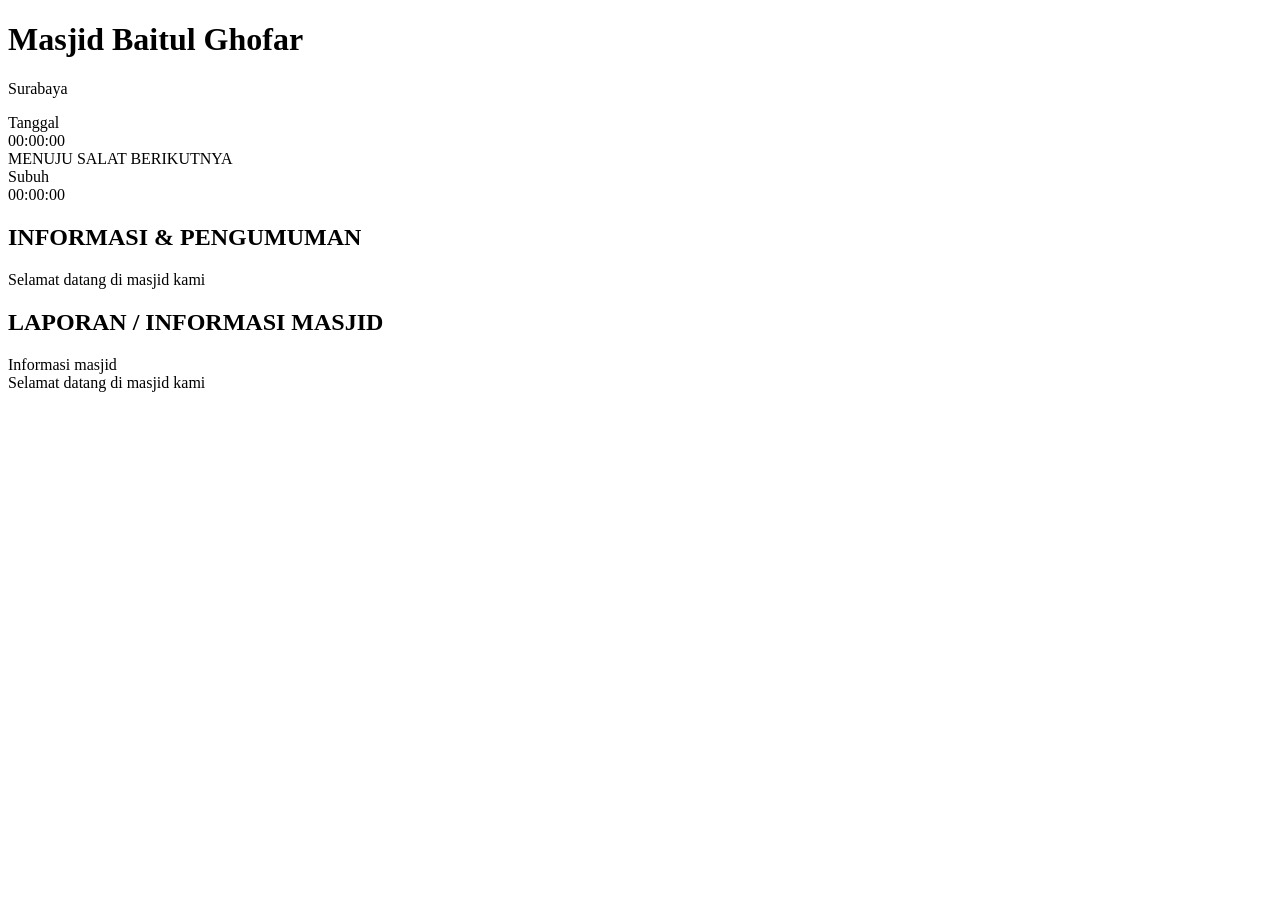
==== app/src/main/assets/index.html @ cf29b9a6 "Rename app/src/main/index.html to app/src/main/assets/index.html" ====
<!DOCTYPE html>
<html lang="id">
<head>
<meta charset="UTF-8"><meta name="viewport" content="width=device-width,initial-scale=1">
<title>Jam Masjid Digital V2</title><link rel="stylesheet" href="style.css">
</head><body>
<main id="screen"><div id="background"></div><div class="shade"></div>
<header class="topbar"><div class="mosque-info"><h1 id="mosque">Masjid Baitul Ghofar</h1><p id="locationText">Surabaya</p></div><div id="date">Tanggal</div></header>
<section class="clock-area"><div id="clock">00:00:00</div></section>
<section class="next-prayer"><div class="next-label">MENUJU SALAT BERIKUTNYA</div><div id="next">Subuh</div><div id="count">00:00:00</div></section>
<section class="prayer-row" id="times"></section>
<section class="content-area"><div class="info-panel" id="announcementPanel"><h2>INFORMASI &amp; PENGUMUMAN</h2><div id="announcement">Selamat datang di masjid kami</div></div><div class="info-panel report-panel" id="reportPanel"><h2>LAPORAN / INFORMASI MASJID</h2><div id="report">Informasi masjid</div></div><div class="video-panel" id="videoPanel" hidden><iframe id="youtube" allow="autoplay; encrypted-media; picture-in-picture" allowfullscreen></iframe></div></section>
<div class="ticker"><span id="text">Selamat datang di masjid kami</span></div></main>
<section id="admin" hidden><h1>Pengaturan Jam Masjid Digital V2</h1><p class="admin-intro">Panel pengaturan lokal. Perubahan disimpan di perangkat.</p><form id="form">
<h2>Identitas Masjid</h2><label>Nama Masjid<input id="mosqueInput"></label><label>Lokasi / Alamat<input id="location"></label>
<h2>Background Layar</h2><label>URL gambar background (opsional)<input id="backgroundUrl" placeholder="https://..."></label><label>Tambah foto dari HP<input id="backgroundFile" type="file" accept="image/*" multiple></label><p id="imageStatus">Foto dapat ditambahkan dari galeri HP.</p><label>Durasi slideshow (detik)<input id="slideDuration" type="number" min="5" value="15"></label>
<h2>Jadwal Salat (HH:MM)</h2><div class="grid" id="timeFields"></div><h2>Jeda Iqomah (menit)</h2><div class="grid" id="iqFields"></div><h2>Koreksi waktu salat (menit)</h2><div class="grid" id="offFields"></div>
<h2>Pengumuman</h2><label>Isi pengumuman<textarea id="announcementInput" rows="5"></textarea></label><h2>Laporan / Informasi</h2><label>Isi laporan<textarea id="reportInput" rows="5"></textarea></label><h2>Tayangan YouTube</h2><label>URL video atau live streaming<input id="youtubeUrl" placeholder="https://www.youtube.com/watch?v=..."></label><h2>Running Text</h2><label>Teks berjalan<textarea id="message" rows="3"></textarea></label><button type="submit">SIMPAN PENGATURAN</button><p id="saved"></p></form><p class="admin-note">Panel lokal: http://localhost:8080/admin<br>Pengaturan tersimpan di perangkat/browser ini.</p></section>
<script src="app.js"></script></body></html>
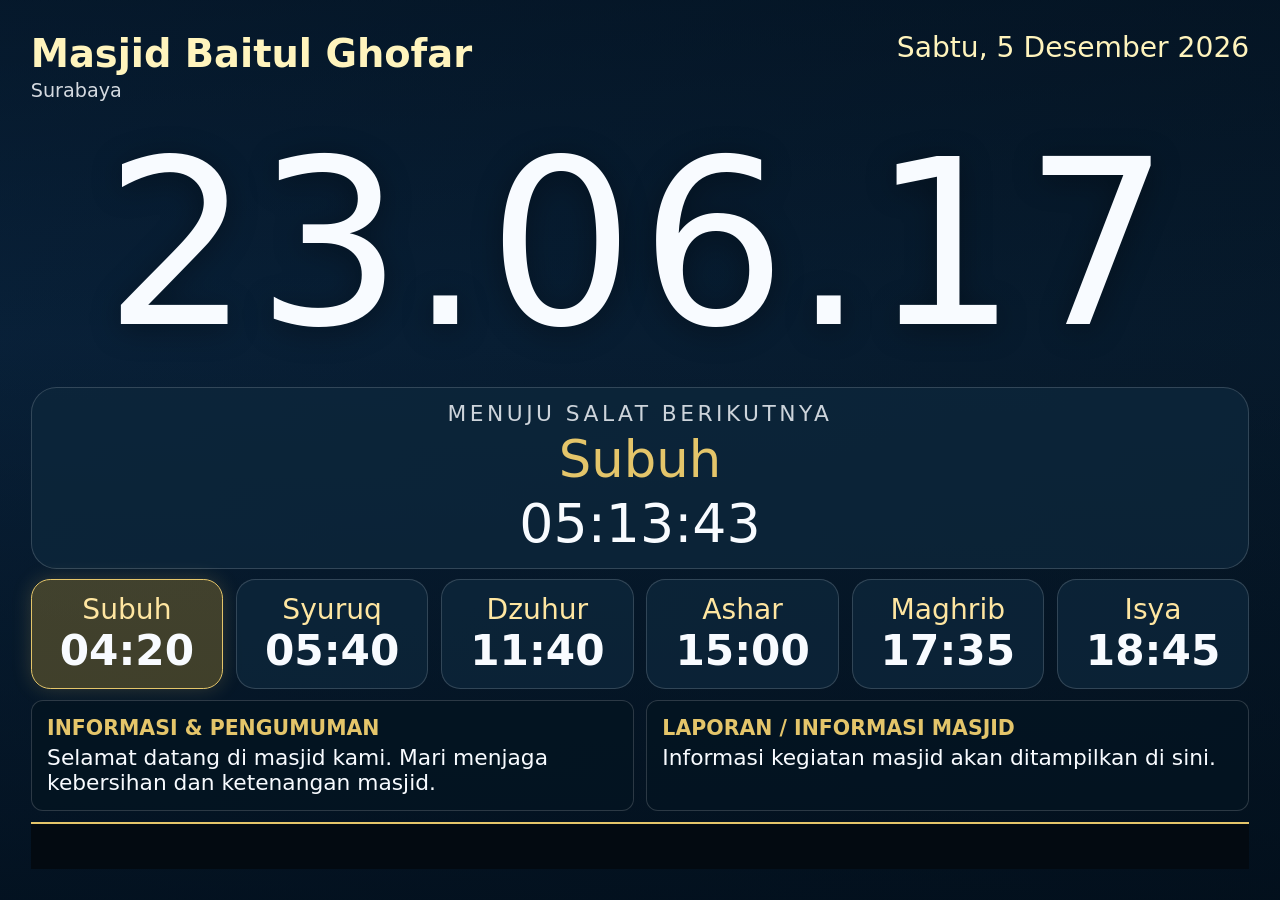
==== commit f458c567: "Update index.html" ====
--- a/app/src/main/assets/index.html
+++ b/app/src/main/assets/index.html
@@ -1,19 +1,127 @@
+
 <!DOCTYPE html>
 <html lang="id">
 <head>
-<meta charset="UTF-8"><meta name="viewport" content="width=device-width,initial-scale=1">
-<title>Jam Masjid Digital V2</title><link rel="stylesheet" href="style.css">
-</head><body>
-<main id="screen"><div id="background"></div><div class="shade"></div>
-<header class="topbar"><div class="mosque-info"><h1 id="mosque">Masjid Baitul Ghofar</h1><p id="locationText">Surabaya</p></div><div id="date">Tanggal</div></header>
-<section class="clock-area"><div id="clock">00:00:00</div></section>
-<section class="next-prayer"><div class="next-label">MENUJU SALAT BERIKUTNYA</div><div id="next">Subuh</div><div id="count">00:00:00</div></section>
-<section class="prayer-row" id="times"></section>
-<section class="content-area"><div class="info-panel" id="announcementPanel"><h2>INFORMASI &amp; PENGUMUMAN</h2><div id="announcement">Selamat datang di masjid kami</div></div><div class="info-panel report-panel" id="reportPanel"><h2>LAPORAN / INFORMASI MASJID</h2><div id="report">Informasi masjid</div></div><div class="video-panel" id="videoPanel" hidden><iframe id="youtube" allow="autoplay; encrypted-media; picture-in-picture" allowfullscreen></iframe></div></section>
-<div class="ticker"><span id="text">Selamat datang di masjid kami</span></div></main>
-<section id="admin" hidden><h1>Pengaturan Jam Masjid Digital V2</h1><p class="admin-intro">Panel pengaturan lokal. Perubahan disimpan di perangkat.</p><form id="form">
-<h2>Identitas Masjid</h2><label>Nama Masjid<input id="mosqueInput"></label><label>Lokasi / Alamat<input id="location"></label>
-<h2>Background Layar</h2><label>URL gambar background (opsional)<input id="backgroundUrl" placeholder="https://..."></label><label>Tambah foto dari HP<input id="backgroundFile" type="file" accept="image/*" multiple></label><p id="imageStatus">Foto dapat ditambahkan dari galeri HP.</p><label>Durasi slideshow (detik)<input id="slideDuration" type="number" min="5" value="15"></label>
-<h2>Jadwal Salat (HH:MM)</h2><div class="grid" id="timeFields"></div><h2>Jeda Iqomah (menit)</h2><div class="grid" id="iqFields"></div><h2>Koreksi waktu salat (menit)</h2><div class="grid" id="offFields"></div>
-<h2>Pengumuman</h2><label>Isi pengumuman<textarea id="announcementInput" rows="5"></textarea></label><h2>Laporan / Informasi</h2><label>Isi laporan<textarea id="reportInput" rows="5"></textarea></label><h2>Tayangan YouTube</h2><label>URL video atau live streaming<input id="youtubeUrl" placeholder="https://www.youtube.com/watch?v=..."></label><h2>Running Text</h2><label>Teks berjalan<textarea id="message" rows="3"></textarea></label><button type="submit">SIMPAN PENGATURAN</button><p id="saved"></p></form><p class="admin-note">Panel lokal: http://localhost:8080/admin<br>Pengaturan tersimpan di perangkat/browser ini.</p></section>
-<script src="app.js"></script></body></html>
+<meta charset="UTF-8">
+<meta name="viewport" content="width=device-width, initial-scale=1">
+<title>Jam Masjid Digital V2</title>
+<link rel="stylesheet" href="style.css">
+</head>
+<body>
+
+<main id="screen">
+  <div id="background"></div>
+  <div class="shade"></div>
+
+  <header class="topbar">
+    <div class="mosque-info">
+      <h1 id="mosque">Masjid Baitul Ghofar</h1>
+      <p id="locationText">Surabaya</p>
+    </div>
+    <div id="date">Tanggal</div>
+  </header>
+
+  <section class="clock-area">
+    <div id="clock">00:00:00</div>
+  </section>
+
+  <section class="next-prayer">
+    <div class="next-label">MENUJU SALAT BERIKUTNYA</div>
+    <div id="next">Subuh</div>
+    <div id="count">00:00:00</div>
+  </section>
+
+  <section class="prayer-row" id="times"></section>
+
+  <section class="content-area">
+    <div class="info-panel" id="announcementPanel">
+      <h2>INFORMASI & PENGUMUMAN</h2>
+      <div id="announcement">Selamat datang di masjid kami</div>
+    </div>
+
+    <div class="info-panel report-panel" id="reportPanel">
+      <h2>LAPORAN / INFORMASI MASJID</h2>
+      <div id="report">Informasi masjid</div>
+    </div>
+
+    <div class="video-panel" id="videoPanel" hidden>
+      <iframe id="youtube" allow="autoplay; encrypted-media; picture-in-picture"
+        allowfullscreen></iframe>
+    </div>
+  </section>
+
+  <div class="ticker">
+    <span id="text">Selamat datang di masjid kami</span>
+  </div>
+</main>
+
+<section id="admin" hidden>
+  <h1>Pengaturan Jam Masjid Digital V2</h1>
+  <p class="admin-intro">
+    Panel pengaturan lokal. Perubahan disimpan di perangkat Android.
+  </p>
+
+  <form id="form">
+
+    <h2>Identitas Masjid</h2>
+    <label>Nama Masjid
+      <input id="mosqueInput">
+    </label>
+    <label>Lokasi / Alamat
+      <input id="location">
+    </label>
+
+    <h2>Background Layar</h2>
+    <label>URL gambar background (opsional)
+      <input id="backgroundUrl" placeholder="https://...">
+    </label>
+    <label>Tambah foto dari HP
+      <input id="backgroundFile" type="file" accept="image/*" multiple>
+    </label>
+    <p id="imageStatus">Foto dapat ditambahkan dari galeri HP.</p>
+    <label>Durasi slideshow (detik)
+      <input id="slideDuration" type="number" min="5" value="15">
+    </label>
+
+    <h2>Jadwal Salat (HH:MM)</h2>
+    <div class="grid" id="timeFields"></div>
+
+    <h2>Jeda Iqomah (menit)</h2>
+    <div class="grid" id="iqFields"></div>
+
+    <h2>Koreksi waktu salat (menit)</h2>
+    <div class="grid" id="offFields"></div>
+
+    <h2>Pengumuman</h2>
+    <label>Isi pengumuman
+      <textarea id="announcementInput" rows="5"></textarea>
+    </label>
+
+    <h2>Laporan / Informasi</h2>
+    <label>Isi laporan
+      <textarea id="reportInput" rows="5"></textarea>
+    </label>
+
+    <h2>Tayangan YouTube</h2>
+    <label>URL video atau live streaming
+      <input id="youtubeUrl" placeholder="https://www.youtube.com/watch?v=...">
+    </label>
+
+    <h2>Running Text</h2>
+    <label>Teks berjalan
+      <textarea id="message" rows="3"></textarea>
+    </label>
+
+    <button type="submit">SIMPAN PENGATURAN</button>
+    <p id="saved"></p>
+  </form>
+
+  <p class="admin-note">
+    Panel lokal: http://IP-ANDROID:8080/admin<br>
+    Perangkat harus berada di Wi-Fi yang sama.
+  </p>
+</section>
+
+<script src="app.js"></script>
+</body>
+</html>
--- a/app/src/main/assets/style.css
+++ b/app/src/main/assets/style.css
@@ -0,0 +1 @@
+:root{--navy:#061b2d;--blue:#073d69;--gold:#e4c56a;--white:#f8fbff;--glass:rgba(13,39,60,.78);--border:rgba(255,255,255,.16)}*{box-sizing:border-box}html,body{margin:0;width:100%;height:100%;font-family:system-ui,-apple-system,Segoe UI,Roboto,Arial,sans-serif;background:var(--navy);color:var(--white)}body{overflow:hidden}#screen{position:relative;width:100vw;height:100vh;min-height:520px;display:flex;flex-direction:column;padding:clamp(12px,2.4vw,34px);gap:clamp(8px,1.2vh,16px);overflow:hidden}#background{position:absolute;inset:0;background:linear-gradient(125deg,#0a2540,#071a2b);background-position:center;background-size:cover;transition:background-image 1s;z-index:0}.shade{position:absolute;inset:0;background:linear-gradient(180deg,rgba(1,12,23,.5),rgba(1,12,23,.15) 38%,rgba(1,12,23,.72));z-index:1}#screen>*:not(#background):not(.shade){position:relative;z-index:2}.topbar{display:flex;align-items:flex-start;justify-content:space-between;gap:12px;flex-wrap:wrap}.mosque-info h1{font-size:clamp(18px,3vw,42px);margin:0;color:#fff4bd;font-weight:700}.mosque-info p{margin:3px 0 0;font-size:clamp(11px,1.5vw,20px);opacity:.85}#date{font-size:clamp(13px,2.2vw,30px);text-align:right;color:#fff4bd}.clock-area{flex:1;min-height:0;display:flex;align-items:center;justify-content:center}.clock-area #clock{font-weight:300;letter-spacing:.025em;line-height:.95;font-size:clamp(70px,18vw,260px);text-shadow:0 5px 30px rgba(0,0,0,.35);white-space:nowrap}.next-prayer{flex:none;text-align:center;background:var(--glass);border:1px solid var(--border);border-radius:clamp(12px,2vw,28px);padding:clamp(8px,1.4vh,18px)}.next-label{font-size:clamp(11px,1.7vw,24px);letter-spacing:.16em;opacity:.82}.next-prayer #next{font-size:clamp(24px,4vw,52px);color:var(--gold);margin:3px 0}.next-prayer #count{font-size:clamp(25px,4.2vw,58px);font-variant-numeric:tabular-nums}.prayer-row{display:grid;grid-template-columns:repeat(6,minmax(0,1fr));gap:clamp(4px,1vw,14px);flex:none}.prayer-card{background:var(--glass);border:1px solid var(--border);border-radius:clamp(8px,1.5vw,20px);padding:clamp(5px,1vw,14px);text-align:center;min-width:0}.prayer-card .name{font-size:clamp(11px,2.2vw,30px);color:#ffe6a1;white-space:nowrap}.prayer-card .time{font-size:clamp(18px,3.3vw,48px);font-weight:600;white-space:nowrap;font-variant-numeric:tabular-nums}.prayer-card.active{background:rgba(190,151,48,.32);border-color:var(--gold);box-shadow:0 0 20px rgba(228,197,106,.2)}.content-area{display:grid;grid-template-columns:1fr 1fr;gap:clamp(6px,1vw,12px);max-height:20vh;min-height:0}.info-panel,.video-panel{background:rgba(4,20,34,.85);border:1px solid var(--border);border-radius:12px;padding:clamp(7px,1.2vw,16px);overflow:hidden}.info-panel h2{font-size:clamp(11px,1.6vw,22px);color:var(--gold);margin:0 0 5px}.info-panel>div{font-size:clamp(12px,1.7vw,24px);white-space:pre-wrap;overflow:auto;max-height:12vh}.video-panel{min-height:100px}.video-panel iframe{width:100%;height:100%;min-height:100px;border:0}.content-area:has(.video-panel:not([hidden])){grid-template-columns:1fr 1fr}.ticker{flex:none;overflow:hidden;background:#030a11;border-top:2px solid var(--gold);padding:6px 0;white-space:nowrap}.ticker span{display:inline-block;font-size:clamp(15px,2.2vw,30px);font-weight:600;color:#ffe8a2;animation:ticker 28s linear infinite;padding-left:100%}@keyframes ticker{from{transform:translateX(0)}to{transform:translateX(-100%)}}#admin{position:fixed;inset:0;z-index:50;background:#f3f6fa;color:#122436;overflow:auto;padding:18px max(14px,4vw);font-family:system-ui,Arial}#admin h1{font-size:clamp(22px,4vw,32px);color:#06416e;margin:4px 0}#admin h2{font-size:18px;margin:22px 0 10px;padding-bottom:6px;border-bottom:1px solid #d5e0eb;color:#06416e}#admin .admin-intro{color:#51677b;margin:6px 0 16px}#admin form{max-width:900px;margin:auto}#admin label{display:block;font-weight:600;margin:10px 0;color:#23394d}#admin input,#admin textarea{display:block;width:100%;font:inherit;font-weight:400;margin-top:5px;border:1px solid #c5d2df;border-radius:8px;background:white;color:#172a3a;padding:11px;outline-color:#1378b8}#admin input[type=file]{padding:8px}#admin .grid{display:grid;grid-template-columns:repeat(2,minmax(0,1fr));gap:8px}#admin button{display:block;width:100%;margin:20px 0;padding:14px;border:0;border-radius:9px;background:#075a91;color:white;font-weight:700;font-size:16px}#admin button:active{filter:brightness(.9)}#admin #saved{font-weight:700;color:#147344}#admin .admin-note{font-size:13px;color:#52687a;border-top:1px solid #d8e1e9;padding-top:12px}#imageStatus{font-size:13px;color:#52687a;margin:4px 0}@media(max-width:650px){.prayer-row{grid-template-columns:repeat(3,1fr)}.content-area{grid-template-columns:1fr;max-height:18vh}.report-panel{display:none}#screen{padding:9px;gap:7px}.clock-area #clock{font-size:clamp(64px,19vw,130px)}.next-prayer{padding:7px}.ticker{padding:4px 0}.mosque-info h1{font-size:20px}#date{font-size:13px}}@media(orientation:portrait){#screen{min-height:100vh}.clock-area{min-height:90px}.content-area{max-height:16vh}.prayer-row{grid-template-columns:repeat(3,1fr)}}
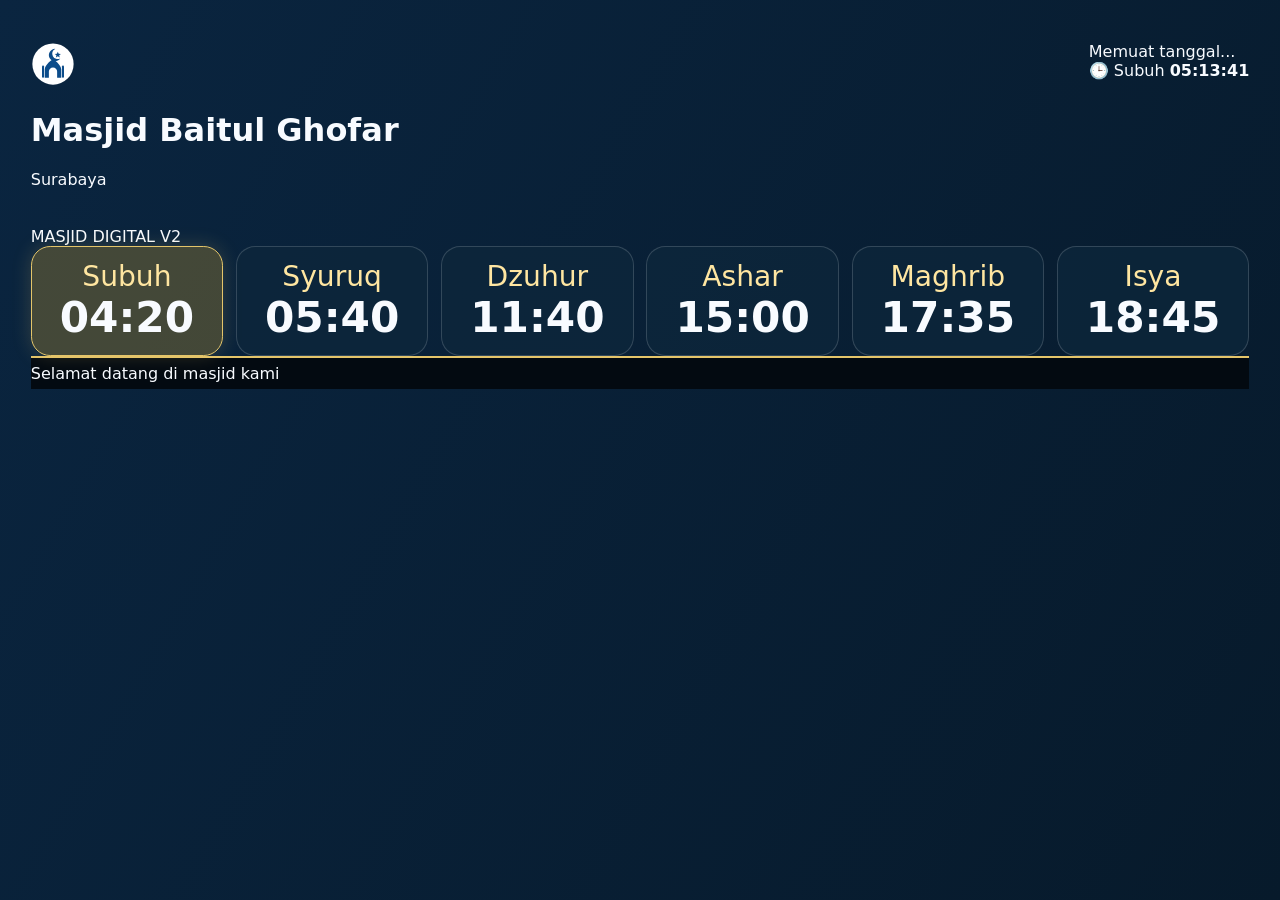
==== commit 5ebb8f10: "Update index.html" ====
--- a/app/src/main/assets/index.html
+++ b/app/src/main/assets/index.html
@@ -1,127 +1,228 @@
-
 <!DOCTYPE html>
 <html lang="id">
 <head>
-<meta charset="UTF-8">
-<meta name="viewport" content="width=device-width, initial-scale=1">
-<title>Jam Masjid Digital V2</title>
-<link rel="stylesheet" href="style.css">
+  <meta charset="UTF-8">
+  <meta name="viewport" content="width=device-width, initial-scale=1.0">
+  <title>Jam Masjid Digital V2</title>
+  <link rel="stylesheet" href="style.css">
 </head>
 <body>
-
-<main id="screen">
-  <div id="background"></div>
-  <div class="shade"></div>
-
-  <header class="topbar">
-    <div class="mosque-info">
-      <h1 id="mosque">Masjid Baitul Ghofar</h1>
-      <p id="locationText">Surabaya</p>
+  <main id="screen">
+    <!-- Latar Belakang Foto / Slideshow -->
+    <div id="background"></div>
+    <div class="bg-vignette"></div>
+
+    <!-- Header Atas -->
+    <header class="topbar">
+      <div class="mosque-banner" id="openAdminBtn" title="Klik untuk membuka Pengaturan">
+        <div class="mosque-logo">
+          <svg viewBox="0 0 64 64" width="44" height="44" aria-hidden="true">
+            <circle cx="32" cy="32" r="30" fill="#ffffff"/>
+            <path d="M35 10a9 9 0 1 0 7.5 13.9A7.2 7.2 0 1 1 35 10z" fill="#0c4c8a"/>
+            <polygon points="39,14 40.3,17 43.5,17.3 41,19.4 41.8,22.5 39,20.8 36.2,22.5 37,19.4 34.5,17.3 37.7,17" fill="#0c4c8a"/>
+            <path d="M20 40c0-8 12-15 12-15s12 7 12 15v12h-6v-9a6 6 0 0 0-12 0v9h-6V40z" fill="#0c4c8a"/>
+            <rect x="16" y="34" width="3" height="18" rx="1.5" fill="#0c4c8a"/>
+            <rect x="45" y="34" width="3" height="18" rx="1.5" fill="#0c4c8a"/>
+          </svg>
+        </div>
+        <div class="mosque-text">
+          <h1 id="mosque">Masjid Baitul Ghofar</h1>
+          <p id="locationText">Surabaya</p>
+        </div>
+      </div>
+
+      <div class="top-right-group">
+        <div class="date-bar" id="dateBar">Memuat tanggal...</div>
+        <div class="countdown-pill" id="countdownPill">
+          <span class="clock-icon">🕒</span>
+          <span id="nextLabel">Subuh</span>
+          <strong id="count">-00:00:00</strong>
+        </div>
+      </div>
+    </header>
+
+    <!-- Area Tengah: Info/Laporan Masjid & YouTube -->
+    <section class="stage-area" id="stageArea">
+      <!-- Panel Slide Informasi, Jumat, Kas & Pengumuman -->
+      <div class="info-stage" id="infoStage" hidden>
+        <div class="info-card">
+          <div class="info-card-header">
+            <span class="info-badge" id="slideBadge">INFORMASI MASJID</span>
+            <div class="slide-dots" id="slideDots"></div>
+          </div>
+          <div class="info-card-body" id="slideContent"></div>
+        </div>
+      </div>
+
+      <!-- Panel Tayangan YouTube -->
+      <div class="youtube-stage" id="youtubeStage" hidden>
+        <iframe id="youtube" allow="autoplay; encrypted-media; picture-in-picture" allowfullscreen></iframe>
+      </div>
+    </section>
+
+    <!-- Overlay Hitung Mundur Iqomah -->
+    <div class="iqomah-overlay" id="iqomahOverlay" hidden>
+      <div class="iqomah-box">
+        <div class="iqomah-title" id="iqomahTitle">MENUJU IQOMAH SUBUH</div>
+        <div class="iqomah-timer" id="iqomahTimer">10:00</div>
+        <div class="iqomah-sub">Mohon luruskan dan rapatkan shaf, serta nonaktifkan nada dering ponsel.</div>
+      </div>
     </div>
-    <div id="date">Tanggal</div>
-  </header>
-
-  <section class="clock-area">
-    <div id="clock">00:00:00</div>
-  </section>
-
-  <section class="next-prayer">
-    <div class="next-label">MENUJU SALAT BERIKUTNYA</div>
-    <div id="next">Subuh</div>
-    <div id="count">00:00:00</div>
-  </section>
-
-  <section class="prayer-row" id="times"></section>
-
-  <section class="content-area">
-    <div class="info-panel" id="announcementPanel">
-      <h2>INFORMASI & PENGUMUMAN</h2>
-      <div id="announcement">Selamat datang di masjid kami</div>
-    </div>
-
-    <div class="info-panel report-panel" id="reportPanel">
-      <h2>LAPORAN / INFORMASI MASJID</h2>
-      <div id="report">Informasi masjid</div>
-    </div>
-
-    <div class="video-panel" id="videoPanel" hidden>
-      <iframe id="youtube" allow="autoplay; encrypted-media; picture-in-picture"
-        allowfullscreen></iframe>
+
+    <!-- Bagian Bawah: Jam Analog + Jadwal Salat + Running Text -->
+    <footer class="bottom-dock">
+      <!-- Jam Analog Bulat di Kiri Bawah -->
+      <div class="analog-clock-wrap">
+        <div class="analog-clock" id="analogClock">
+          <div class="dial-ticks" id="dialTicks"></div>
+          <div class="dial-numbers" id="dialNumbers"></div>
+          <div class="dial-brand">
+            <span class="brand-main">MASJID</span>
+            <span class="brand-sub">DIGITAL V2</span>
+          </div>
+          <div class="hand hour-hand" id="hourHand"></div>
+          <div class="hand minute-hand" id="minuteHand"></div>
+          <div class="hand second-hand" id="secondHand"></div>
+          <div class="center-cap"></div>
+        </div>
+      </div>
+
+      <!-- Blok Kanan: 6 Kotak Salat + Ticker -->
+      <div class="schedule-ticker-wrap">
+        <div class="prayer-row" id="times"></div>
+        <div class="ticker">
+          <div class="ticker-track" id="tickerText">Selamat datang di masjid kami</div>
+        </div>
+      </div>
+    </footer>
+  </main>
+
+  <!-- HALAMAN PENGATURAN (ADMIN) -->
+  <section id="admin" hidden>
+    <div class="admin-container">
+      <div class="admin-header">
+        <div>
+          <h1>Pengaturan Jam Masjid Digital V2</h1>
+          <p class="admin-intro">Atur identitas masjid, latar belakang, tayangan YouTube, jadwal salat, serta laporan kas & petugas Jumat.</p>
+        </div>
+        <button type="button" id="backToScreenBtn" class="btn-secondary">Kembali ke Layar Utama</button>
+      </div>
+
+      <form id="form">
+        <h2>1. Mode Tampilan Layar Tengah</h2>
+        <div class="grid">
+          <label>Mode Utama Layar Tengah
+            <select id="displayMode">
+              <option value="background">Foto Latar Penuh (Seperti Desain Utama)</option>
+              <option value="info">Slide Informasi (Pengumuman, Kas, Jumat, Laporan)</option>
+              <option value="youtube">Tayangan Video / Live YouTube</option>
+              <option value="auto">Otomatis Bergantian (Foto ↔ Informasi ↔ YouTube)</option>
+            </select>
+          </label>
+          <label>Durasi Pergantian Slide Informasi (detik)
+            <input id="infoSlideDuration" type="number" min="5" value="12">
+          </label>
+        </div>
+
+        <h2>2. Identitas Masjid</h2>
+        <div class="grid">
+          <label>Nama Masjid
+            <input id="mosqueInput" placeholder="Contoh: Masjid Nurul Himmah">
+          </label>
+          <label>Alamat & Nomor Telepon
+            <input id="location" placeholder="Contoh: Jl. Raya Surabaya No. 10. Telp. 031-123456">
+          </label>
+          <label>Koreksi Tanggal Hijriah (hari)
+            <input id="hijriOffset" type="number" min="-3" max="3" value="0">
+          </label>
+          <label>Tampilkan Kolom Jumat / Dzuhur
+            <select id="fridayMode">
+              <option value="auto">Otomatis "Jumu'ah" saat Hari Jumat</option>
+              <option value="always_jumuah">Selalu Tampilkan "Jumu'ah"</option>
+              <option value="always_dzuhur">Selalu Tampilkan "Dzuhur"</option>
+            </select>
+          </label>
+        </div>
+
+        <h2>3. Gambar Latar Belakang (Background)</h2>
+        <div class="grid">
+          <label>Tambah Foto dari Galeri HP / Perangkat
+            <input id="backgroundFile" type="file" accept="image/*" multiple>
+          </label>
+          <label>URL Gambar Background Online (opsional)
+            <input id="backgroundUrl" placeholder="https://...">
+          </label>
+          <label>Durasi Slideshow Background (detik)
+            <input id="slideDuration" type="number" min="5" value="15">
+          </label>
+          <div class="photo-manage-box">
+            <span id="imageStatus">Belum ada foto lokal tersimpan.</span>
+            <button type="button" id="clearPhotosBtn" class="btn-danger-sm">Hapus Semua Foto Lokal</button>
+          </div>
+        </div>
+
+        <h2>4. Tayangan YouTube</h2>
+        <label>URL Video atau Live Streaming YouTube
+          <input id="youtubeUrl" placeholder="https://www.youtube.com/watch?v=... atau https://youtu.be/...">
+        </label>
+
+        <h2>5. Jadwal Salat, Jeda Iqomah & Koreksi</h2>
+        <h3>Waktu Salat (HH:MM)</h3>
+        <div class="grid-6" id="timeFields"></div>
+        <h3>Jeda Iqomah (menit)</h3>
+        <div class="grid-6" id="iqFields"></div>
+        <h3>Koreksi Waktu Salat (menit)</h3>
+        <div class="grid-6" id="offFields"></div>
+
+        <h2>6. Laporan Kas & Keuangan Masjid</h2>
+        <div class="grid">
+          <label>Saldo Awal (Rp)
+            <input id="kasAwal" type="number" value="0">
+          </label>
+          <label>Pemasukan / Infaq Pekan Ini (Rp)
+            <input id="kasMasuk" type="number" value="0">
+          </label>
+          <label>Pengeluaran Pekan Ini (Rp)
+            <input id="kasKeluar" type="number" value="0">
+          </label>
+          <label>Keterangan Kas (contoh: Infaq Jumat & Kotak Amal)
+            <input id="kasNote" placeholder="Infaq Jumat & Operasional Masjid">
+          </label>
+        </div>
+
+        <h2>7. Petugas Salat Jumat</h2>
+        <div class="grid">
+          <label>Khatib Jumat
+            <input id="jumatKhatib" placeholder="Ustadz ...">
+          </label>
+          <label>Imam Salat Jumat
+            <input id="jumatImam" placeholder="Ustadz ...">
+          </label>
+          <label>Muadzin / Bilal
+            <input id="jumatMuadzin" placeholder="Bapak ...">
+          </label>
+          <label>Tema Khutbah / Catatan Jumat
+            <input id="jumatTema" placeholder="Pentingnya Menjaga Ukhuwah Islamiyah">
+          </label>
+        </div>
+
+        <h2>8. Pengumuman, Laporan Kegiatan & Running Text</h2>
+        <label>Pengumuman Masjid (kosongkan jika tidak ingin ditampilkan di slide)
+          <textarea id="announcementInput" rows="4"></textarea>
+        </label>
+        <label>Laporan Kegiatan / Informasi Masjid Lainnya
+          <textarea id="reportInput" rows="4"></textarea>
+        </label>
+        <label>Teks Berjalan (Running Text di Bawah)
+          <textarea id="message" rows="2"></textarea>
+        </label>
+
+        <button type="submit" class="btn-save">SIMPAN PENGATURAN</button>
+        <p id="saved"></p>
+      </form>
     </div>
   </section>
 
-  <div class="ticker">
-    <span id="text">Selamat datang di masjid kami</span>
-  </div>
-</main>
-
-<section id="admin" hidden>
-  <h1>Pengaturan Jam Masjid Digital V2</h1>
-  <p class="admin-intro">
-    Panel pengaturan lokal. Perubahan disimpan di perangkat Android.
-  </p>
-
-  <form id="form">
-
-    <h2>Identitas Masjid</h2>
-    <label>Nama Masjid
-      <input id="mosqueInput">
-    </label>
-    <label>Lokasi / Alamat
-      <input id="location">
-    </label>
-
-    <h2>Background Layar</h2>
-    <label>URL gambar background (opsional)
-      <input id="backgroundUrl" placeholder="https://...">
-    </label>
-    <label>Tambah foto dari HP
-      <input id="backgroundFile" type="file" accept="image/*" multiple>
-    </label>
-    <p id="imageStatus">Foto dapat ditambahkan dari galeri HP.</p>
-    <label>Durasi slideshow (detik)
-      <input id="slideDuration" type="number" min="5" value="15">
-    </label>
-
-    <h2>Jadwal Salat (HH:MM)</h2>
-    <div class="grid" id="timeFields"></div>
-
-    <h2>Jeda Iqomah (menit)</h2>
-    <div class="grid" id="iqFields"></div>
-
-    <h2>Koreksi waktu salat (menit)</h2>
-    <div class="grid" id="offFields"></div>
-
-    <h2>Pengumuman</h2>
-    <label>Isi pengumuman
-      <textarea id="announcementInput" rows="5"></textarea>
-    </label>
-
-    <h2>Laporan / Informasi</h2>
-    <label>Isi laporan
-      <textarea id="reportInput" rows="5"></textarea>
-    </label>
-
-    <h2>Tayangan YouTube</h2>
-    <label>URL video atau live streaming
-      <input id="youtubeUrl" placeholder="https://www.youtube.com/watch?v=...">
-    </label>
-
-    <h2>Running Text</h2>
-    <label>Teks berjalan
-      <textarea id="message" rows="3"></textarea>
-    </label>
-
-    <button type="submit">SIMPAN PENGATURAN</button>
-    <p id="saved"></p>
-  </form>
-
-  <p class="admin-note">
-    Panel lokal: http://IP-ANDROID:8080/admin<br>
-    Perangkat harus berada di Wi-Fi yang sama.
-  </p>
-</section>
-
-<script src="app.js"></script>
+  <script src="app.js"></script>
 </body>
 </html>
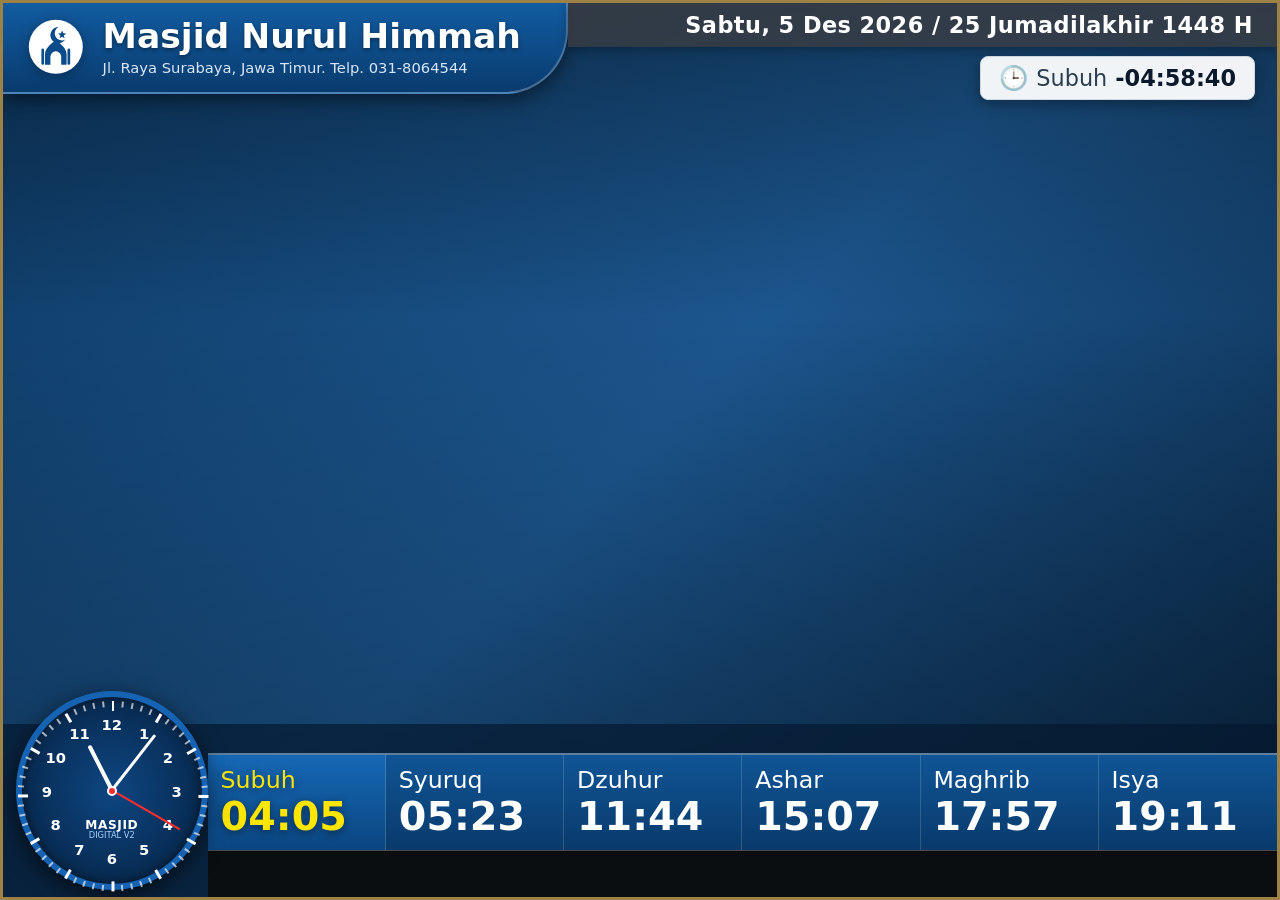
==== commit 31aebb23: "Update index.html" ====
--- a/app/src/main/assets/index.html
+++ b/app/src/main/assets/index.html
@@ -8,7 +8,6 @@
 </head>
 <body>
   <main id="screen">
-    <!-- Latar Belakang Foto / Slideshow -->
     <div id="background"></div>
     <div class="bg-vignette"></div>
 
@@ -26,7 +25,7 @@
           </svg>
         </div>
         <div class="mosque-text">
-          <h1 id="mosque">Masjid Baitul Ghofar</h1>
+          <h1 id="mosque">Masjid Nurul Himmah</h1>
           <p id="locationText">Surabaya</p>
         </div>
       </div>
@@ -43,7 +42,6 @@
 
     <!-- Area Tengah: Info/Laporan Masjid & YouTube -->
     <section class="stage-area" id="stageArea">
-      <!-- Panel Slide Informasi, Jumat, Kas & Pengumuman -->
       <div class="info-stage" id="infoStage" hidden>
         <div class="info-card">
           <div class="info-card-header">
@@ -54,7 +52,6 @@
         </div>
       </div>
 
-      <!-- Panel Tayangan YouTube -->
       <div class="youtube-stage" id="youtubeStage" hidden>
         <iframe id="youtube" allow="autoplay; encrypted-media; picture-in-picture" allowfullscreen></iframe>
       </div>
@@ -71,7 +68,6 @@
 
     <!-- Bagian Bawah: Jam Analog + Jadwal Salat + Running Text -->
     <footer class="bottom-dock">
-      <!-- Jam Analog Bulat di Kiri Bawah -->
       <div class="analog-clock-wrap">
         <div class="analog-clock" id="analogClock">
           <div class="dial-ticks" id="dialTicks"></div>
@@ -87,7 +83,6 @@
         </div>
       </div>
 
-      <!-- Blok Kanan: 6 Kotak Salat + Ticker -->
       <div class="schedule-ticker-wrap">
         <div class="prayer-row" id="times"></div>
         <div class="ticker">
@@ -103,7 +98,7 @@
       <div class="admin-header">
         <div>
           <h1>Pengaturan Jam Masjid Digital V2</h1>
-          <p class="admin-intro">Atur identitas masjid, latar belakang, tayangan YouTube, jadwal salat, serta laporan kas & petugas Jumat.</p>
+          <p class="admin-intro">Atur identitas masjid, wilayah otomatis, gambar latar, YouTube, serta laporan kas & petugas Jumat.</p>
         </div>
         <button type="button" id="backToScreenBtn" class="btn-secondary">Kembali ke Layar Utama</button>
       </div>
@@ -124,14 +119,62 @@
           </label>
         </div>
 
-        <h2>2. Identitas Masjid</h2>
+        <h2>2. Identitas Masjid & Wilayah Otomatis (Jadwal Salat)</h2>
         <div class="grid">
           <label>Nama Masjid
             <input id="mosqueInput" placeholder="Contoh: Masjid Nurul Himmah">
           </label>
           <label>Alamat & Nomor Telepon
-            <input id="location" placeholder="Contoh: Jl. Raya Surabaya No. 10. Telp. 031-123456">
-          </label>
+            <input id="location" placeholder="Contoh: Jl. Raya Surabaya. Telp. 031-8064544">
+          </label>
+          <label>Sumber Jadwal Salat
+            <select id="scheduleMode">
+              <option value="auto">Otomatis Sesuai Wilayah / Koordinat (Kemenag RI)</option>
+              <option value="manual">Input Jam Salat Manual</option>
+            </select>
+          </label>
+          <label>Pilih Wilayah / Kota Cepat
+            <select id="cityPreset">
+              <option value="">-- Pilih Kota / Kabupaten --</option>
+              <option value="-7.2575,112.7521,7">Surabaya (WIB)</option>
+              <option value="-7.4478,112.7183,7">Sidoarjo (WIB)</option>
+              <option value="-7.1568,112.6555,7">Gresik (WIB)</option>
+              <option value="-7.9666,112.6326,7">Malang (WIB)</option>
+              <option value="-7.4726,112.4336,7">Mojokerto (WIB)</option>
+              <option value="-7.6448,112.9033,7">Pasuruan (WIB)</option>
+              <option value="-6.2088,106.8456,7">DKI Jakarta (WIB)</option>
+              <option value="-6.4025,106.7942,7">Depok (WIB)</option>
+              <option value="-6.5971,106.8060,7">Bogor (WIB)</option>
+              <option value="-6.9175,107.6191,7">Bandung (WIB)</option>
+              <option value="-6.9667,110.4167,7">Semarang (WIB)</option>
+              <option value="-7.7956,110.3695,7">Yogyakarta (WIB)</option>
+              <option value="-7.5755,110.8243,7">Surakarta / Solo (WIB)</option>
+              <option value="3.5952,98.6722,7">Medan (WIB)</option>
+              <option value="-2.9761,104.7754,7">Palembang (WIB)</option>
+              <option value="-8.6705,115.2126,8">Denpasar / Bali (WITA)</option>
+              <option value="-5.1477,119.4327,8">Makassar (WITA)</option>
+              <option value="-1.2379,116.8529,8">Balikpapan (WITA)</option>
+              <option value="-3.3186,114.5944,8">Banjarmasin (WITA)</option>
+              <option value="-2.5916,140.6690,9">Jayapura (WIT)</option>
+            </select>
+          </label>
+          <label>Latitude (Garis Lintang)
+            <input id="latitudeInput" type="number" step="any" placeholder="-7.2575">
+          </label>
+          <label>Longitude (Garis Bujur)
+            <input id="longitudeInput" type="number" step="any" placeholder="112.7521">
+          </label>
+          <label>Zona Waktu (UTC Offset)
+            <select id="timezoneInput">
+              <option value="7">WIB (UTC +7)</option>
+              <option value="8">WITA (UTC +8)</option>
+              <option value="9">WIT (UTC +9)</option>
+            </select>
+          </label>
+          <div class="gps-box">
+            <button type="button" id="detectGpsBtn" class="btn-secondary">📍 Ambil Lokasi GPS Perangkat Otomatis</button>
+            <small id="gpsStatus">Koordinat menentukan jam salat otomatis setiap hari.</small>
+          </div>
           <label>Koreksi Tanggal Hijriah (hari)
             <input id="hijriOffset" type="number" min="-3" max="3" value="0">
           </label>
@@ -146,11 +189,14 @@
 
         <h2>3. Gambar Latar Belakang (Background)</h2>
         <div class="grid">
-          <label>Tambah Foto dari Galeri HP / Perangkat
-            <input id="backgroundFile" type="file" accept="image/*" multiple>
-          </label>
-          <label>URL Gambar Background Online (opsional)
-            <input id="backgroundUrl" placeholder="https://...">
+          <div class="photo-picker-box">
+            <label style="margin-bottom:4px;">Tambah Foto dari Galeri HP / Perangkat</label>
+            <input id="backgroundFile" type="file" accept="image/*,image/jpeg,image/png,image/webp" multiple style="display:none;">
+            <button type="button" id="pickPhotoBtn" class="btn-secondary" style="width:100%;">🖼️ Buka Galeri / Pilih Foto</button>
+            <small style="color:#52677a;display:block;margin-top:4px;">Pilih satu atau beberapa foto sekaligus untuk slideshow.</small>
+          </div>
+          <label>URL Gambar Background Online (opsional, bukan link YouTube)
+            <input id="backgroundUrl" placeholder="https://contoh.com/masjid.jpg">
           </label>
           <label>Durasi Slideshow Background (detik)
             <input id="slideDuration" type="number" min="5" value="15">
@@ -167,11 +213,11 @@
         </label>
 
         <h2>5. Jadwal Salat, Jeda Iqomah & Koreksi</h2>
-        <h3>Waktu Salat (HH:MM)</h3>
+        <h3>Waktu Salat (Otomatis terisi jika mode Wilayah/GPS aktif, atau ubah manual)</h3>
         <div class="grid-6" id="timeFields"></div>
         <h3>Jeda Iqomah (menit)</h3>
         <div class="grid-6" id="iqFields"></div>
-        <h3>Koreksi Waktu Salat (menit)</h3>
+        <h3>Koreksi / Ihtiyat Waktu Salat (menit, default +2 menit)</h3>
         <div class="grid-6" id="offFields"></div>
 
         <h2>6. Laporan Kas & Keuangan Masjid</h2>
@@ -185,7 +231,7 @@
           <label>Pengeluaran Pekan Ini (Rp)
             <input id="kasKeluar" type="number" value="0">
           </label>
-          <label>Keterangan Kas (contoh: Infaq Jumat & Kotak Amal)
+          <label>Keterangan Kas
             <input id="kasNote" placeholder="Infaq Jumat & Operasional Masjid">
           </label>
         </div>
@@ -207,7 +253,7 @@
         </div>
 
         <h2>8. Pengumuman, Laporan Kegiatan & Running Text</h2>
-        <label>Pengumuman Masjid (kosongkan jika tidak ingin ditampilkan di slide)
+        <label>Pengumuman Masjid
           <textarea id="announcementInput" rows="4"></textarea>
         </label>
         <label>Laporan Kegiatan / Informasi Masjid Lainnya
--- a/app/src/main/assets/style.css
+++ b/app/src/main/assets/style.css
@@ -1 +1,752 @@
-:root{--navy:#061b2d;--blue:#073d69;--gold:#e4c56a;--white:#f8fbff;--glass:rgba(13,39,60,.78);--border:rgba(255,255,255,.16)}*{box-sizing:border-box}html,body{margin:0;width:100%;height:100%;font-family:system-ui,-apple-system,Segoe UI,Roboto,Arial,sans-serif;background:var(--navy);color:var(--white)}body{overflow:hidden}#screen{position:relative;width:100vw;height:100vh;min-height:520px;display:flex;flex-direction:column;padding:clamp(12px,2.4vw,34px);gap:clamp(8px,1.2vh,16px);overflow:hidden}#background{position:absolute;inset:0;background:linear-gradient(125deg,#0a2540,#071a2b);background-position:center;background-size:cover;transition:background-image 1s;z-index:0}.shade{position:absolute;inset:0;background:linear-gradient(180deg,rgba(1,12,23,.5),rgba(1,12,23,.15) 38%,rgba(1,12,23,.72));z-index:1}#screen>*:not(#background):not(.shade){position:relative;z-index:2}.topbar{display:flex;align-items:flex-start;justify-content:space-between;gap:12px;flex-wrap:wrap}.mosque-info h1{font-size:clamp(18px,3vw,42px);margin:0;color:#fff4bd;font-weight:700}.mosque-info p{margin:3px 0 0;font-size:clamp(11px,1.5vw,20px);opacity:.85}#date{font-size:clamp(13px,2.2vw,30px);text-align:right;color:#fff4bd}.clock-area{flex:1;min-height:0;display:flex;align-items:center;justify-content:center}.clock-area #clock{font-weight:300;letter-spacing:.025em;line-height:.95;font-size:clamp(70px,18vw,260px);text-shadow:0 5px 30px rgba(0,0,0,.35);white-space:nowrap}.next-prayer{flex:none;text-align:center;background:var(--glass);border:1px solid var(--border);border-radius:clamp(12px,2vw,28px);padding:clamp(8px,1.4vh,18px)}.next-label{font-size:clamp(11px,1.7vw,24px);letter-spacing:.16em;opacity:.82}.next-prayer #next{font-size:clamp(24px,4vw,52px);color:var(--gold);margin:3px 0}.next-prayer #count{font-size:clamp(25px,4.2vw,58px);font-variant-numeric:tabular-nums}.prayer-row{display:grid;grid-template-columns:repeat(6,minmax(0,1fr));gap:clamp(4px,1vw,14px);flex:none}.prayer-card{background:var(--glass);border:1px solid var(--border);border-radius:clamp(8px,1.5vw,20px);padding:clamp(5px,1vw,14px);text-align:center;min-width:0}.prayer-card .name{font-size:clamp(11px,2.2vw,30px);color:#ffe6a1;white-space:nowrap}.prayer-card .time{font-size:clamp(18px,3.3vw,48px);font-weight:600;white-space:nowrap;font-variant-numeric:tabular-nums}.prayer-card.active{background:rgba(190,151,48,.32);border-color:var(--gold);box-shadow:0 0 20px rgba(228,197,106,.2)}.content-area{display:grid;grid-template-columns:1fr 1fr;gap:clamp(6px,1vw,12px);max-height:20vh;min-height:0}.info-panel,.video-panel{background:rgba(4,20,34,.85);border:1px solid var(--border);border-radius:12px;padding:clamp(7px,1.2vw,16px);overflow:hidden}.info-panel h2{font-size:clamp(11px,1.6vw,22px);color:var(--gold);margin:0 0 5px}.info-panel>div{font-size:clamp(12px,1.7vw,24px);white-space:pre-wrap;overflow:auto;max-height:12vh}.video-panel{min-height:100px}.video-panel iframe{width:100%;height:100%;min-height:100px;border:0}.content-area:has(.video-panel:not([hidden])){grid-template-columns:1fr 1fr}.ticker{flex:none;overflow:hidden;background:#030a11;border-top:2px solid var(--gold);padding:6px 0;white-space:nowrap}.ticker span{display:inline-block;font-size:clamp(15px,2.2vw,30px);font-weight:600;color:#ffe8a2;animation:ticker 28s linear infinite;padding-left:100%}@keyframes ticker{from{transform:translateX(0)}to{transform:translateX(-100%)}}#admin{position:fixed;inset:0;z-index:50;background:#f3f6fa;color:#122436;overflow:auto;padding:18px max(14px,4vw);font-family:system-ui,Arial}#admin h1{font-size:clamp(22px,4vw,32px);color:#06416e;margin:4px 0}#admin h2{font-size:18px;margin:22px 0 10px;padding-bottom:6px;border-bottom:1px solid #d5e0eb;color:#06416e}#admin .admin-intro{color:#51677b;margin:6px 0 16px}#admin form{max-width:900px;margin:auto}#admin label{display:block;font-weight:600;margin:10px 0;color:#23394d}#admin input,#admin textarea{display:block;width:100%;font:inherit;font-weight:400;margin-top:5px;border:1px solid #c5d2df;border-radius:8px;background:white;color:#172a3a;padding:11px;outline-color:#1378b8}#admin input[type=file]{padding:8px}#admin .grid{display:grid;grid-template-columns:repeat(2,minmax(0,1fr));gap:8px}#admin button{display:block;width:100%;margin:20px 0;padding:14px;border:0;border-radius:9px;background:#075a91;color:white;font-weight:700;font-size:16px}#admin button:active{filter:brightness(.9)}#admin #saved{font-weight:700;color:#147344}#admin .admin-note{font-size:13px;color:#52687a;border-top:1px solid #d8e1e9;padding-top:12px}#imageStatus{font-size:13px;color:#52687a;margin:4px 0}@media(max-width:650px){.prayer-row{grid-template-columns:repeat(3,1fr)}.content-area{grid-template-columns:1fr;max-height:18vh}.report-panel{display:none}#screen{padding:9px;gap:7px}.clock-area #clock{font-size:clamp(64px,19vw,130px)}.next-prayer{padding:7px}.ticker{padding:4px 0}.mosque-info h1{font-size:20px}#date{font-size:13px}}@media(orientation:portrait){#screen{min-height:100vh}.clock-area{min-height:90px}.content-area{max-height:16vh}.prayer-row{grid-template-columns:repeat(3,1fr)}}
+:root {
+  --blue-dark: #07386b;
+  --blue-main: #0c4c8a;
+  --blue-light: #1363b0;
+  --gold-bright: #ffe600;
+  --white: #ffffff;
+  --border-gold: rgba(212, 175, 55, 0.55);
+}
+
+* {
+  box-sizing: border-box;
+  margin: 0;
+  padding: 0;
+}
+
+html, body {
+  width: 100%;
+  height: 100%;
+  font-family: 'Segoe UI', system-ui, -apple-system, Roboto, Arial, sans-serif;
+  background: #061c33;
+  color: var(--white);
+  overflow: hidden;
+}
+
+/* LAYAR UTAMA */
+#screen {
+  position: relative;
+  width: 100vw;
+  height: 100vh;
+  display: flex;
+  flex-direction: column;
+  justify-content: space-between;
+  border: 3px solid #9e8245;
+  overflow: hidden;
+}
+
+#background {
+  position: absolute;
+  inset: 0;
+  background: linear-gradient(135deg, #0d3b66 0%, #1d5b96 50%, #092642 100%);
+  background-position: center;
+  background-size: cover;
+  transition: background-image 1s ease-in-out;
+  z-index: 0;
+}
+
+.bg-vignette {
+  position: absolute;
+  inset: 0;
+  background: linear-gradient(
+    180deg,
+    rgba(0, 0, 0, 0.35) 0%,
+    rgba(0, 0, 0, 0.05) 35%,
+    rgba(0, 0, 0, 0.35) 100%
+  );
+  z-index: 1;
+  pointer-events: none;
+}
+
+/* HEADER ATAS */
+.topbar {
+  position: relative;
+  z-index: 10;
+  display: flex;
+  justify-content: space-between;
+  align-items: flex-start;
+  width: 100%;
+}
+
+.mosque-banner {
+  display: flex;
+  align-items: center;
+  gap: clamp(10px, 1.5vw, 18px);
+  background: linear-gradient(180deg, #125ca1 0%, #093b6e 100%);
+  padding: clamp(10px, 1.5vh, 16px) clamp(24px, 3.5vw, 48px) clamp(12px, 1.8vh, 20px) clamp(14px, 2vw, 24px);
+  border-bottom-right-radius: clamp(32px, 5vw, 64px);
+  box-shadow: 0 6px 18px rgba(0, 0, 0, 0.45);
+  border-right: 2px solid rgba(255, 255, 255, 0.25);
+  border-bottom: 2px solid rgba(255, 255, 255, 0.25);
+  cursor: pointer;
+  max-width: 58%;
+}
+
+.mosque-logo {
+  flex-shrink: 0;
+  display: flex;
+  align-items: center;
+  justify-content: center;
+  filter: drop-shadow(0 2px 6px rgba(0,0,0,0.3));
+}
+
+.mosque-logo svg {
+  width: clamp(38px, 4.5vw, 62px);
+  height: clamp(38px, 4.5vw, 62px);
+}
+
+.mosque-text h1 {
+  font-size: clamp(18px, 2.7vw, 38px);
+  font-weight: 700;
+  line-height: 1.15;
+  color: #ffffff;
+  text-shadow: 0 2px 4px rgba(0, 0, 0, 0.4);
+}
+
+.mosque-text p {
+  font-size: clamp(10px, 1.15vw, 15px);
+  color: #e3f0ff;
+  margin-top: 3px;
+  opacity: 0.95;
+}
+
+.top-right-group {
+  display: flex;
+  flex-direction: column;
+  align-items: flex-end;
+  flex: 1;
+}
+
+.date-bar {
+  width: 100%;
+  background: rgba(58, 62, 68, 0.82);
+  backdrop-filter: blur(4px);
+  color: #ffffff;
+  text-align: right;
+  padding: clamp(6px, 1vh, 11px) clamp(14px, 2vw, 24px);
+  font-size: clamp(13px, 1.75vw, 24px);
+  font-weight: 600;
+  letter-spacing: 0.02em;
+  box-shadow: 0 2px 10px rgba(0, 0, 0, 0.3);
+}
+
+.countdown-pill {
+  margin-top: clamp(6px, 1vh, 10px);
+  margin-right: clamp(12px, 1.8vw, 22px);
+  background: rgba(255, 255, 255, 0.94);
+  color: #1a2530;
+  display: inline-flex;
+  align-items: center;
+  gap: 8px;
+  padding: clamp(5px, 0.8vh, 8px) clamp(12px, 1.5vw, 18px);
+  border-radius: 8px;
+  font-size: clamp(14px, 1.75vw, 24px);
+  box-shadow: 0 4px 14px rgba(0, 0, 0, 0.35);
+  border: 1px solid #cfd8e3;
+}
+
+.countdown-pill .clock-icon {
+  color: #0c4c8a;
+  font-size: 1.05em;
+}
+
+.countdown-pill #nextLabel {
+  color: #2c3e50;
+  font-weight: 500;
+}
+
+.countdown-pill #count {
+  color: #0b192c;
+  font-weight: 800;
+  font-variant-numeric: tabular-nums;
+}
+
+/* AREA TENGAH (STAGE INFO / YOUTUBE) */
+.stage-area {
+  position: relative;
+  z-index: 8;
+  flex: 1;
+  display: flex;
+  align-items: center;
+  justify-content: center;
+  padding: clamp(10px, 2vh, 24px) clamp(16px, 4vw, 60px);
+  min-height: 0;
+}
+
+.info-stage {
+  width: 100%;
+  max-width: 1050px;
+  height: 100%;
+  max-height: 52vh;
+  display: flex;
+}
+
+.info-stage[hidden],
+.youtube-stage[hidden],
+.iqomah-overlay[hidden] {
+  display: none !important;
+}
+
+.info-card {
+  width: 100%;
+  background: rgba(7, 34, 64, 0.86);
+  backdrop-filter: blur(8px);
+  border: 2px solid rgba(255, 230, 0, 0.45);
+  border-radius: 18px;
+  padding: clamp(14px, 2.2vh, 26px) clamp(18px, 2.8vw, 34px);
+  box-shadow: 0 12px 32px rgba(0, 0, 0, 0.5);
+  display: flex;
+  flex-direction: column;
+  overflow: hidden;
+}
+
+.info-card-header {
+  display: flex;
+  justify-content: space-between;
+  align-items: center;
+  border-bottom: 1px solid rgba(255, 255, 255, 0.2);
+  padding-bottom: 10px;
+  margin-bottom: 14px;
+}
+
+.info-badge {
+  background: var(--gold-bright);
+  color: #072647;
+  font-weight: 800;
+  font-size: clamp(13px, 1.6vw, 21px);
+  padding: 4px 14px;
+  border-radius: 6px;
+  letter-spacing: 0.04em;
+}
+
+.slide-dots {
+  display: flex;
+  gap: 8px;
+}
+
+.slide-dots span {
+  width: 10px;
+  height: 10px;
+  border-radius: 50%;
+  background: rgba(255, 255, 255, 0.3);
+}
+
+.slide-dots span.active {
+  background: var(--gold-bright);
+  transform: scale(1.2);
+}
+
+.info-card-body {
+  flex: 1;
+  overflow-y: auto;
+  font-size: clamp(16px, 2.1vw, 28px);
+  line-height: 1.5;
+  color: #f8fbff;
+}
+
+/* Tabel Kas & Jadwal Jumat di dalam Slide */
+.kas-grid {
+  display: grid;
+  grid-template-columns: repeat(2, 1fr);
+  gap: 14px;
+}
+
+.kas-item {
+  background: rgba(255, 255, 255, 0.08);
+  border: 1px solid rgba(255, 255, 255, 0.16);
+  border-radius: 12px;
+  padding: 12px 16px;
+}
+
+.kas-item .lbl {
+  font-size: clamp(12px, 1.3vw, 17px);
+  color: #b8d8f8;
+  display: block;
+}
+
+.kas-item .val {
+  font-size: clamp(18px, 2.3vw, 32px);
+  font-weight: 800;
+  color: #ffffff;
+}
+
+.kas-item.saldo .val {
+  color: var(--gold-bright);
+}
+
+.jumat-list {
+  display: grid;
+  grid-template-columns: repeat(3, 1fr);
+  gap: 14px;
+  margin-bottom: 12px;
+}
+
+.jumat-box {
+  background: rgba(255, 255, 255, 0.09);
+  padding: 12px 16px;
+  border-radius: 12px;
+  border-left: 4px solid var(--gold-bright);
+}
+
+.jumat-box small {
+  display: block;
+  font-size: clamp(12px, 1.2vw, 16px);
+  color: #ffd966;
+  text-transform: uppercase;
+}
+
+.jumat-box strong {
+  font-size: clamp(16px, 2vw, 26px);
+}
+
+/* YOUTUBE STAGE */
+.youtube-stage {
+  width: 100%;
+  max-width: 920px;
+  height: 100%;
+  max-height: 54vh;
+  background: #000;
+  border-radius: 16px;
+  overflow: hidden;
+  border: 3px solid var(--gold-bright);
+  box-shadow: 0 14px 36px rgba(0, 0, 0, 0.65);
+}
+
+.youtube-stage iframe {
+  width: 100%;
+  height: 100%;
+  border: 0;
+}
+
+/* OVERLAY IQOMAH */
+.iqomah-overlay {
+  position: fixed;
+  inset: 0;
+  z-index: 40;
+  background: rgba(4, 18, 36, 0.92);
+  display: flex;
+  align-items: center;
+  justify-content: center;
+  text-align: center;
+  padding: 20px;
+}
+
+.iqomah-box {
+  border: 3px solid var(--gold-bright);
+  background: linear-gradient(180deg, #0d4b8a, #062547);
+  padding: clamp(24px, 5vw, 54px);
+  border-radius: 24px;
+  box-shadow: 0 0 50px rgba(255, 230, 0, 0.25);
+}
+
+.iqomah-title {
+  font-size: clamp(22px, 3.5vw, 46px);
+  font-weight: 700;
+  color: #ffffff;
+  letter-spacing: 0.08em;
+}
+
+.iqomah-timer {
+  font-size: clamp(72px, 14vw, 180px);
+  font-weight: 800;
+  color: var(--gold-bright);
+  line-height: 1.05;
+  margin: 12px 0;
+  font-variant-numeric: tabular-nums;
+}
+
+.iqomah-sub {
+  font-size: clamp(15px, 2vw, 26px);
+  color: #dcebfa;
+}
+
+/* FOOTER BAWAH: JAM ANALOG + 6 JADWAL SALAT + TICKER */
+.bottom-dock {
+  position: relative;
+  z-index: 15;
+  display: flex;
+  align-items: flex-end;
+  width: 100%;
+  background: rgba(5, 25, 48, 0.7);
+}
+
+.analog-clock-wrap {
+  position: relative;
+  z-index: 20;
+  flex-shrink: 0;
+  width: clamp(135px, 16vw, 225px);
+  height: clamp(115px, 13.5vw, 185px);
+  display: flex;
+  align-items: flex-end;
+  justify-content: center;
+  padding-left: clamp(6px, 1vw, 14px);
+  padding-bottom: clamp(4px, 0.8vh, 10px);
+}
+
+.analog-clock {
+  position: relative;
+  width: clamp(132px, 15.5vw, 215px);
+  height: clamp(132px, 15.5vw, 215px);
+  border-radius: 50%;
+  background: radial-gradient(circle, #0e4682 0%, #062547 85%, #041830 100%);
+  border: clamp(4px, 0.5vw, 7px) solid #1663b3;
+  box-shadow: 0 6px 22px rgba(0, 0, 0, 0.65), inset 0 0 12px rgba(0, 0, 0, 0.6);
+}
+
+.dial-ticks, .dial-numbers {
+  position: absolute;
+  inset: 0;
+}
+
+.dial-tick {
+  position: absolute;
+  left: 50%;
+  top: 4px;
+  width: 1.5px;
+  height: 6px;
+  background: rgba(255, 255, 255, 0.65);
+  transform-origin: 50% calc(clamp(132px, 15.5vw, 215px) / 2 - 4px);
+}
+
+.dial-tick.major {
+  width: 2.5px;
+  height: 10px;
+  background: #ffffff;
+}
+
+.dial-num {
+  position: absolute;
+  font-size: clamp(10px, 1.15vw, 16px);
+  font-weight: 700;
+  color: #ffffff;
+  transform: translate(-50%, -50%);
+}
+
+.dial-brand {
+  position: absolute;
+  left: 50%;
+  bottom: 24%;
+  transform: translateX(-50%);
+  text-align: center;
+  line-height: 1;
+  pointer-events: none;
+}
+
+.dial-brand .brand-main {
+  display: block;
+  font-size: clamp(8px, 0.95vw, 13px);
+  font-weight: 800;
+  color: #ffffff;
+  letter-spacing: 0.05em;
+}
+
+.dial-brand .brand-sub {
+  display: block;
+  font-size: clamp(6px, 0.65vw, 9px);
+  color: #a8d0f8;
+}
+
+.hand {
+  position: absolute;
+  left: 50%;
+  bottom: 50%;
+  transform-origin: 50% 100%;
+  border-radius: 4px;
+}
+
+.hour-hand {
+  width: 4px;
+  height: 27%;
+  margin-left: -2px;
+  background: #ffffff;
+  z-index: 3;
+}
+
+.minute-hand {
+  width: 3px;
+  height: 38%;
+  margin-left: -1.5px;
+  background: #ffffff;
+  z-index: 4;
+}
+
+.second-hand {
+  width: 2px;
+  height: 42%;
+  margin-left: -1px;
+  background: #ff2e2e;
+  z-index: 5;
+}
+
+.center-cap {
+  position: absolute;
+  left: 50%;
+  top: 50%;
+  width: 10px;
+  height: 10px;
+  background: #ff2e2e;
+  border: 2px solid #ffffff;
+  border-radius: 50%;
+  transform: translate(-50%, -50%);
+  z-index: 6;
+}
+
+/* DERETAN 6 KOTAK SALAT & RUNNING TEXT */
+.schedule-ticker-wrap {
+  flex: 1;
+  min-width: 0;
+  display: flex;
+  flex-direction: column;
+}
+
+.prayer-row {
+  display: grid;
+  grid-template-columns: repeat(6, minmax(0, 1fr));
+  background: linear-gradient(180deg, #105596 0%, #093a6b 100%);
+  border-top: 2px solid rgba(255, 255, 255, 0.35);
+}
+
+.prayer-card {
+  padding: clamp(8px, 1.3vh, 16px) clamp(6px, 1vw, 14px);
+  border-right: 1px solid rgba(255, 255, 255, 0.16);
+  text-align: left;
+  transition: background 0.3s;
+}
+
+.prayer-card:last-child {
+  border-right: none;
+}
+
+.prayer-card .name {
+  font-size: clamp(13px, 1.85vw, 26px);
+  font-weight: 500;
+  color: #ffffff;
+  margin-bottom: 2px;
+  white-space: nowrap;
+}
+
+.prayer-card .time {
+  font-size: clamp(20px, 3.1vw, 44px);
+  font-weight: 800;
+  color: #ffffff;
+  line-height: 1.05;
+  font-variant-numeric: tabular-nums;
+  white-space: nowrap;
+}
+
+/* Waktu Salat Berikutnya / Aktif berwarna Kuning Terang seperti Ashar pada contoh */
+.prayer-card.active {
+  background: linear-gradient(180deg, #1668b5 0%, #0b4680 100%);
+}
+
+.prayer-card.active .name,
+.prayer-card.active .time {
+  color: var(--gold-bright);
+  text-shadow: 0 2px 8px rgba(0, 0, 0, 0.45);
+}
+
+.ticker {
+  background: #0b0e11;
+  border-top: 1px solid rgba(255, 255, 255, 0.25);
+  padding: clamp(6px, 0.9vh, 11px) 0;
+  overflow: hidden;
+  white-space: nowrap;
+}
+
+.ticker-track {
+  display: inline-block;
+  padding-left: 100%;
+  font-size: clamp(15px, 2vw, 28px);
+  font-weight: 600;
+  color: #ffffff;
+  animation: marquee 30s linear infinite;
+}
+
+@keyframes marquee {
+  0% { transform: translateX(0); }
+  100% { transform: translateX(-100%); }
+}
+
+/* PANEL ADMIN */
+#admin {
+  position: fixed;
+  inset: 0;
+  z-index: 60;
+  background: #eef3f8;
+  color: #162838;
+  overflow-y: auto;
+  padding: 20px clamp(14px, 4vw, 40px);
+}
+
+.admin-container {
+  max-width: 960px;
+  margin: 0 auto;
+  background: #ffffff;
+  padding: clamp(18px, 3vw, 32px);
+  border-radius: 16px;
+  box-shadow: 0 8px 28px rgba(0, 0, 0, 0.08);
+}
+
+.admin-header {
+  display: flex;
+  justify-content: space-between;
+  align-items: center;
+  flex-wrap: wrap;
+  gap: 12px;
+  border-bottom: 2px solid #e2eaf2;
+  padding-bottom: 14px;
+}
+
+.admin-header h1 {
+  font-size: clamp(20px, 3vw, 28px);
+  color: #093b6e;
+}
+
+.admin-intro {
+  color: #52677a;
+  font-size: 14px;
+  margin-top: 4px;
+}
+
+#admin h2 {
+  font-size: 18px;
+  color: #093b6e;
+  margin: 24px 0 12px;
+  padding-bottom: 6px;
+  border-bottom: 1px solid #e2eaf2;
+}
+
+#admin h3 {
+  font-size: 14px;
+  color: #465d73;
+  margin: 12px 0 6px;
+}
+
+#admin label {
+  display: block;
+  font-size: 14px;
+  font-weight: 600;
+  color: #24384a;
+  margin-bottom: 10px;
+}
+
+#admin input, #admin textarea, #admin select {
+  display: block;
+  width: 100%;
+  margin-top: 5px;
+  padding: 10px 12px;
+  border: 1px solid #c6d4e1;
+  border-radius: 8px;
+  font: inherit;
+  font-weight: 400;
+  background: #fbfdff;
+}
+
+.grid {
+  display: grid;
+  grid-template-columns: repeat(2, minmax(0, 1fr));
+  gap: 12px;
+}
+
+.grid-6 {
+  display: grid;
+  grid-template-columns: repeat(6, minmax(0, 1fr));
+  gap: 8px;
+}
+
+.photo-manage-box {
+  display: flex;
+  flex-direction: column;
+  justify-content: center;
+  gap: 8px;
+  background: #f5f8fc;
+  padding: 10px 12px;
+  border-radius: 8px;
+  border: 1px dashed #b8cadb;
+  font-size: 13px;
+}
+
+.btn-save {
+  width: 100%;
+  margin-top: 22px;
+  padding: 15px;
+  background: #0c4c8a;
+  color: #ffffff;
+  border: none;
+  border-radius: 10px;
+  font-size: 16px;
+  font-weight: 700;
+  cursor: pointer;
+}
+
+.btn-secondary {
+  padding: 10px 16px;
+  background: #e4edf7;
+  color: #093b6e;
+  border: 1px solid #bfd3e8;
+  border-radius: 8px;
+  font-weight: 700;
+  cursor: pointer;
+}
+
+.btn-danger-sm {
+  padding: 6px 10px;
+  background: #fee2e2;
+  color: #991b1b;
+  border: 1px solid #fecaca;
+  border-radius: 6px;
+  font-size: 12px;
+  font-weight: 600;
+  cursor: pointer;
+  align-self: flex-start;
+}
+
+#saved {
+  margin-top: 12px;
+  font-weight: 700;
+  color: #15803d;
+  text-align: center;
+}
+
+/* RESPONSIVE HP / POTRAIT */
+@media (max-width: 768px) {
+  .topbar {
+    flex-direction: column;
+  }
+  .mosque-banner {
+    max-width: 100%;
+    width: 100%;
+    border-bottom-right-radius: 28px;
+  }
+  .top-right-group {
+    width: 100%;
+  }
+  .date-bar {
+    text-align: center;
+  }
+  .bottom-dock {
+    flex-direction: column;
+    align-items: center;
+  }
+  .analog-clock-wrap {
+    width: 110px;
+    height: 110px;
+    margin-bottom: -14px;
+    padding: 0;
+  }
+  .analog-clock {
+    width: 106px;
+    height: 106px;
+  }
+  .dial-tick {
+    transform-origin: 50% 49px;
+  }
+  .schedule-ticker-wrap {
+    width: 100%;
+  }
+  .prayer-row {
+    grid-template-columns: repeat(3, minmax(0, 1fr));
+  }
+  .grid, .grid-6, .kas-grid, .jumat-list {
+    grid-template-columns: 1fr;
+  }
+}
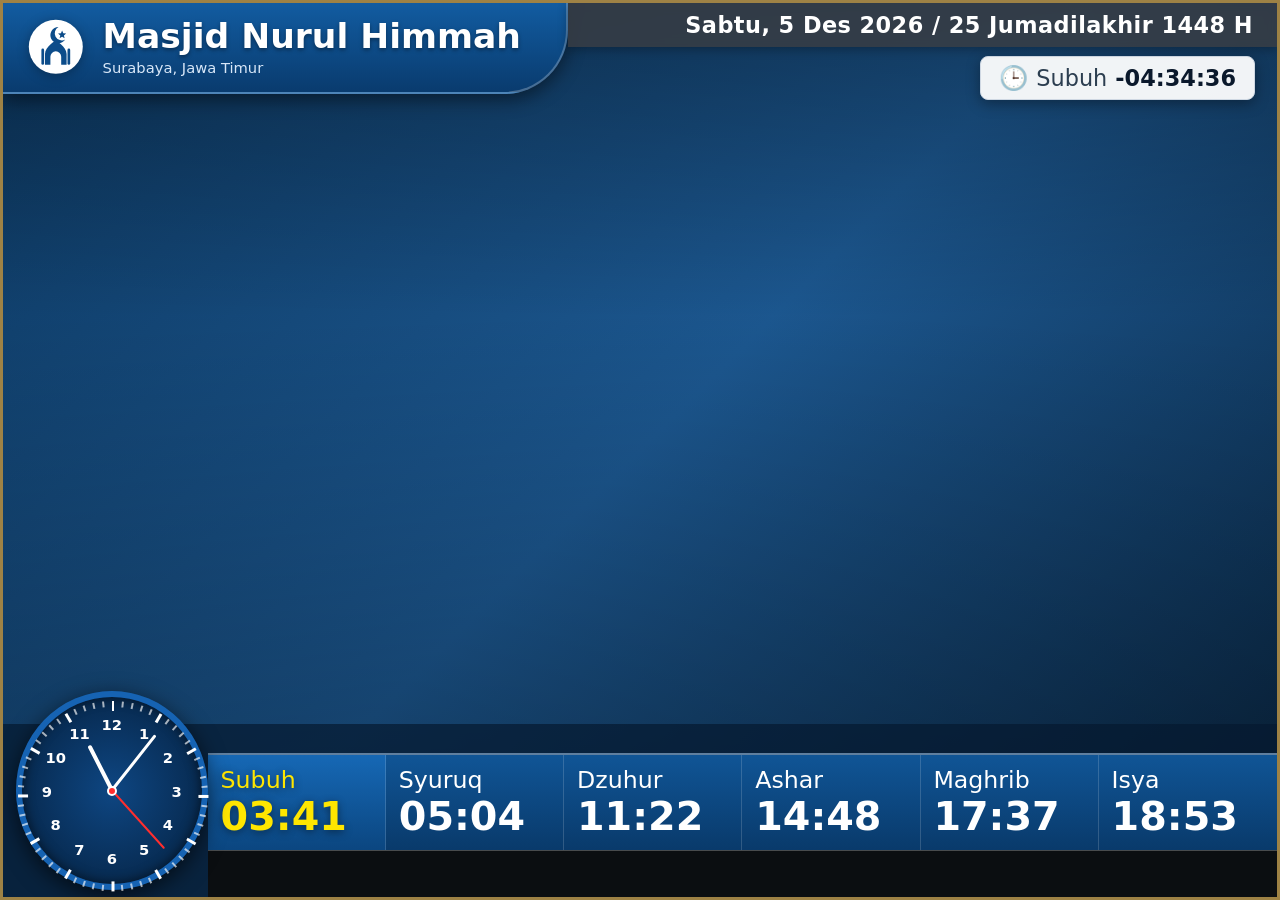
==== commit c4d4fbab: "Add files via upload" ====
--- a/app/src/main/assets/index.html
+++ b/app/src/main/assets/index.html
@@ -3,7 +3,7 @@
 <head>
   <meta charset="UTF-8">
   <meta name="viewport" content="width=device-width, initial-scale=1.0">
-  <title>Jam Masjid Digital V2</title>
+  <title>Smart Masjid</title>
   <link rel="stylesheet" href="style.css">
 </head>
 <body>
@@ -72,10 +72,6 @@
         <div class="analog-clock" id="analogClock">
           <div class="dial-ticks" id="dialTicks"></div>
           <div class="dial-numbers" id="dialNumbers"></div>
-          <div class="dial-brand">
-            <span class="brand-main">MASJID</span>
-            <span class="brand-sub">DIGITAL V2</span>
-          </div>
           <div class="hand hour-hand" id="hourHand"></div>
           <div class="hand minute-hand" id="minuteHand"></div>
           <div class="hand second-hand" id="secondHand"></div>
@@ -97,7 +93,7 @@
     <div class="admin-container">
       <div class="admin-header">
         <div>
-          <h1>Pengaturan Jam Masjid Digital V2</h1>
+          <h1>Pengaturan</h1>
           <p class="admin-intro">Atur identitas masjid, wilayah otomatis, gambar latar, YouTube, serta laporan kas & petugas Jumat.</p>
         </div>
         <button type="button" id="backToScreenBtn" class="btn-secondary">Kembali ke Layar Utama</button>
--- a/app/src/main/assets/style.css
+++ b/app/src/main/assets/style.css
@@ -750,3 +750,21 @@
     grid-template-columns: 1fr;
   }
 }
+/* Tambahkan di bagian paling bawah style.css */
+.gps-box, .photo-picker-box {
+  display: flex;
+  flex-direction: column;
+  justify-content: center;
+  background: #f5f8fc;
+  padding: 10px 12px;
+  border-radius: 8px;
+  border: 1px solid #d4e0ec;
+  margin-bottom: 10px;
+}
+
+.gps-box small {
+  margin-top: 6px;
+  color: #52677a;
+  font-size: 12px;
+}
+
